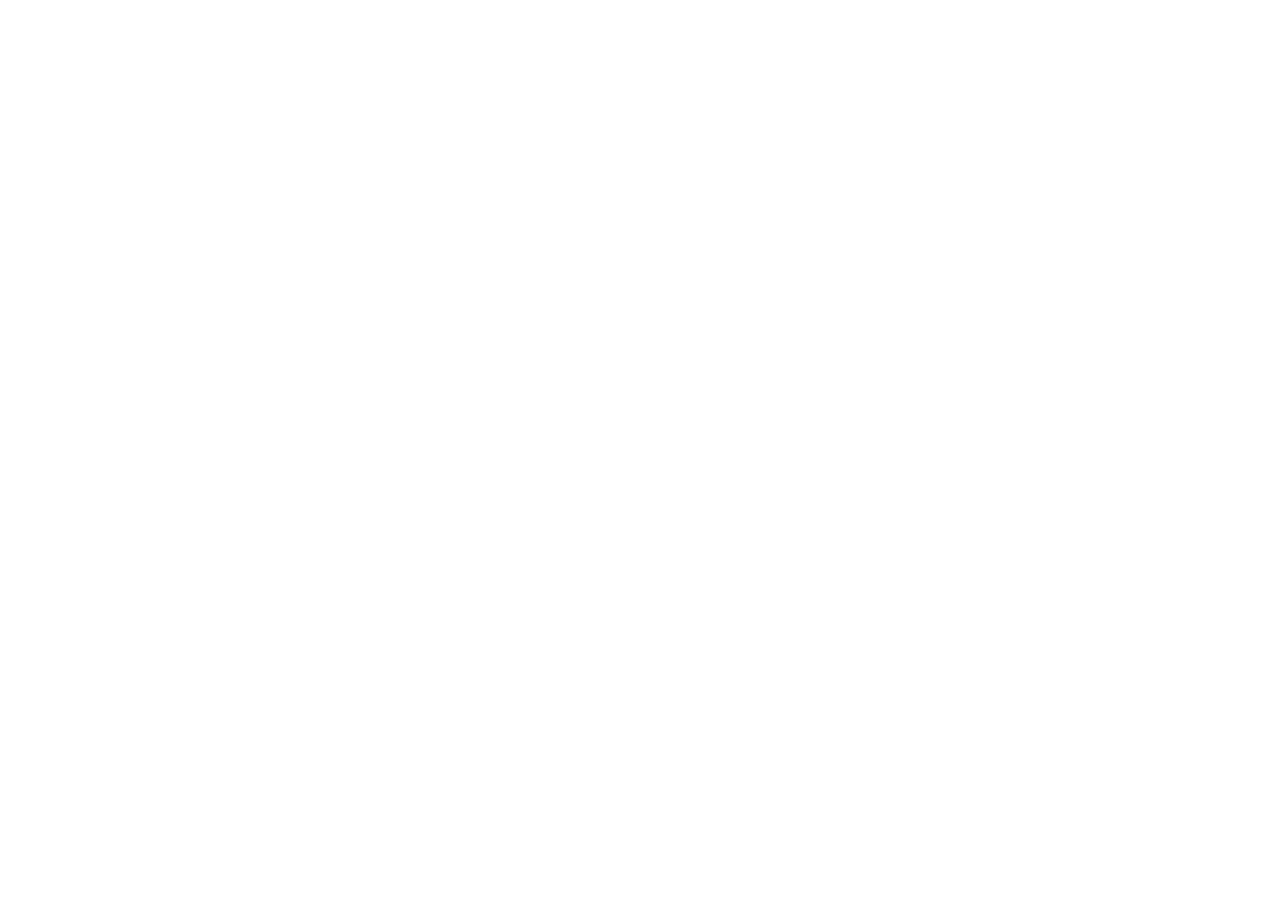
==== huidigestudent.html @ 9dd64843 "name change" ====
<!DOCTYPE html>
<html lang="en">
<head>
    <meta charset="UTF-8">
    <meta name="viewport" content="width=device-width, initial-scale=1.0">
    <title>Document</title>
</head>
<body>
    
</body>
</html>
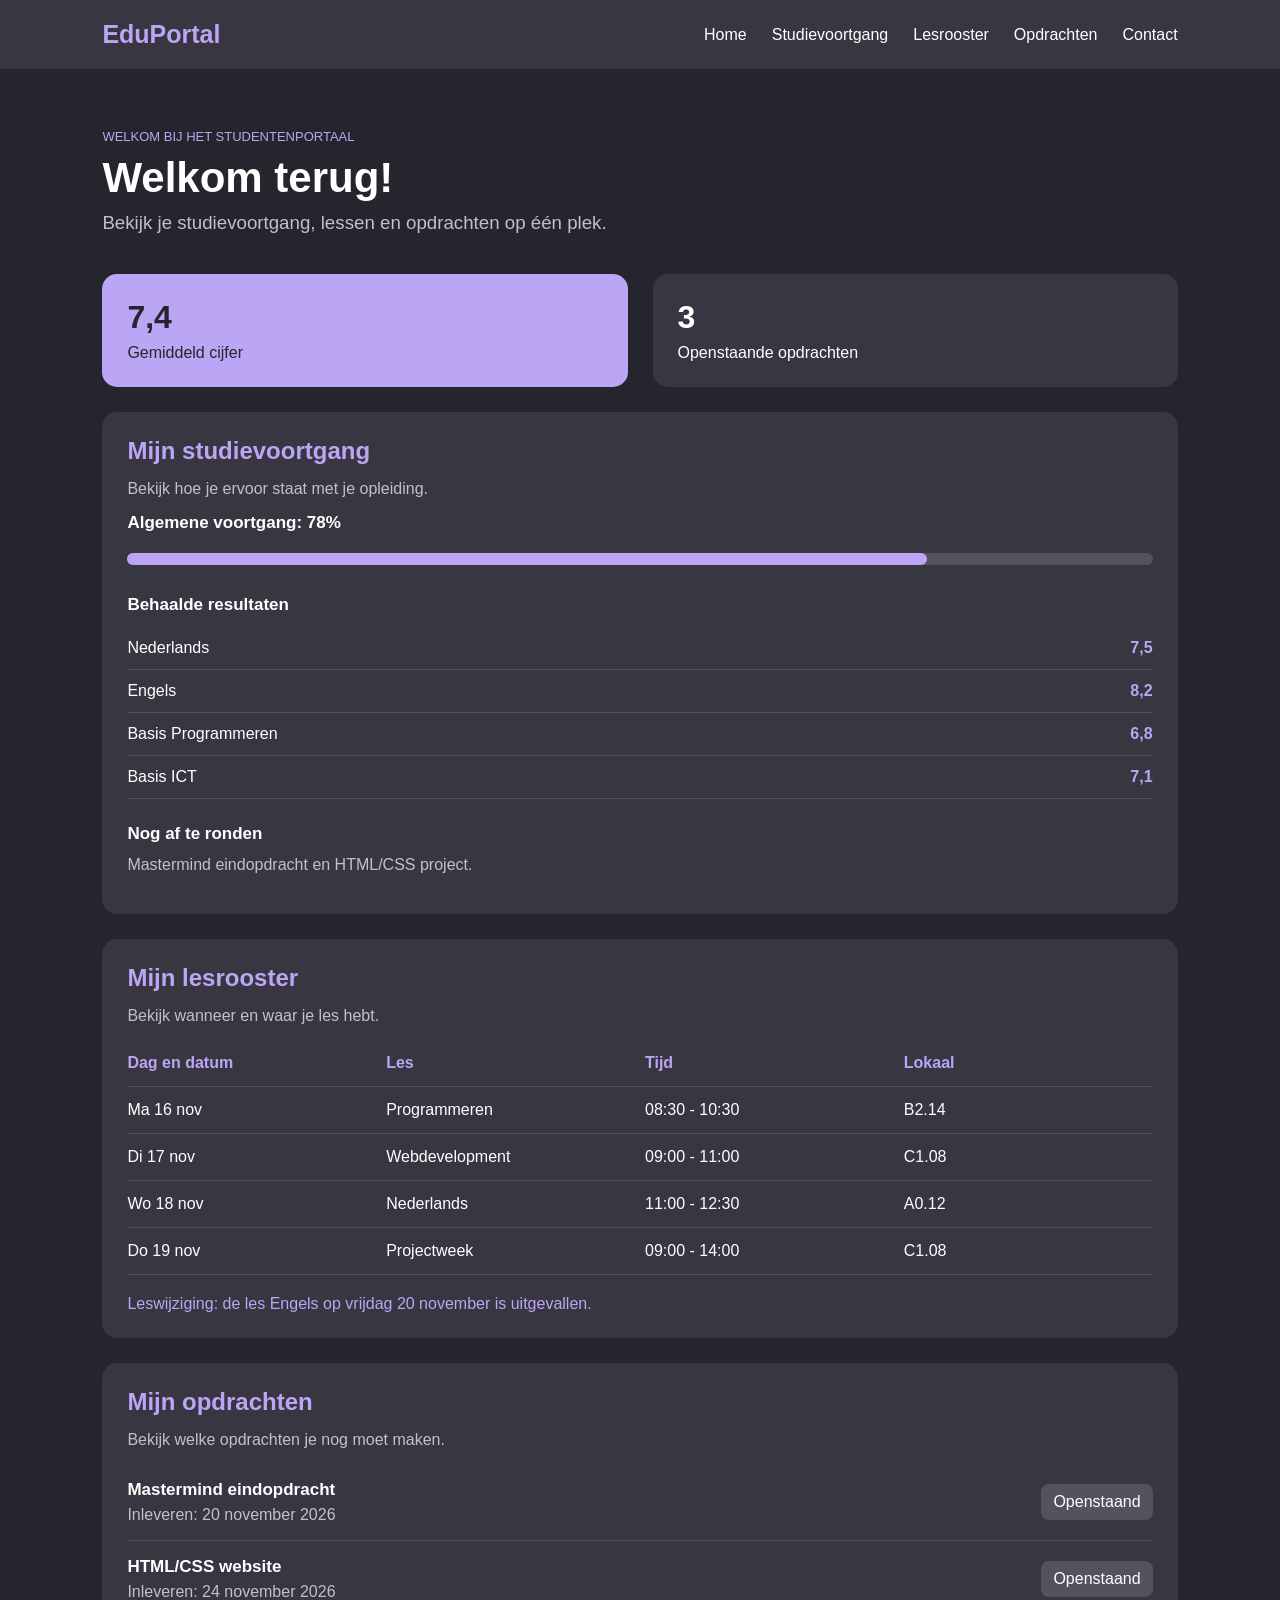
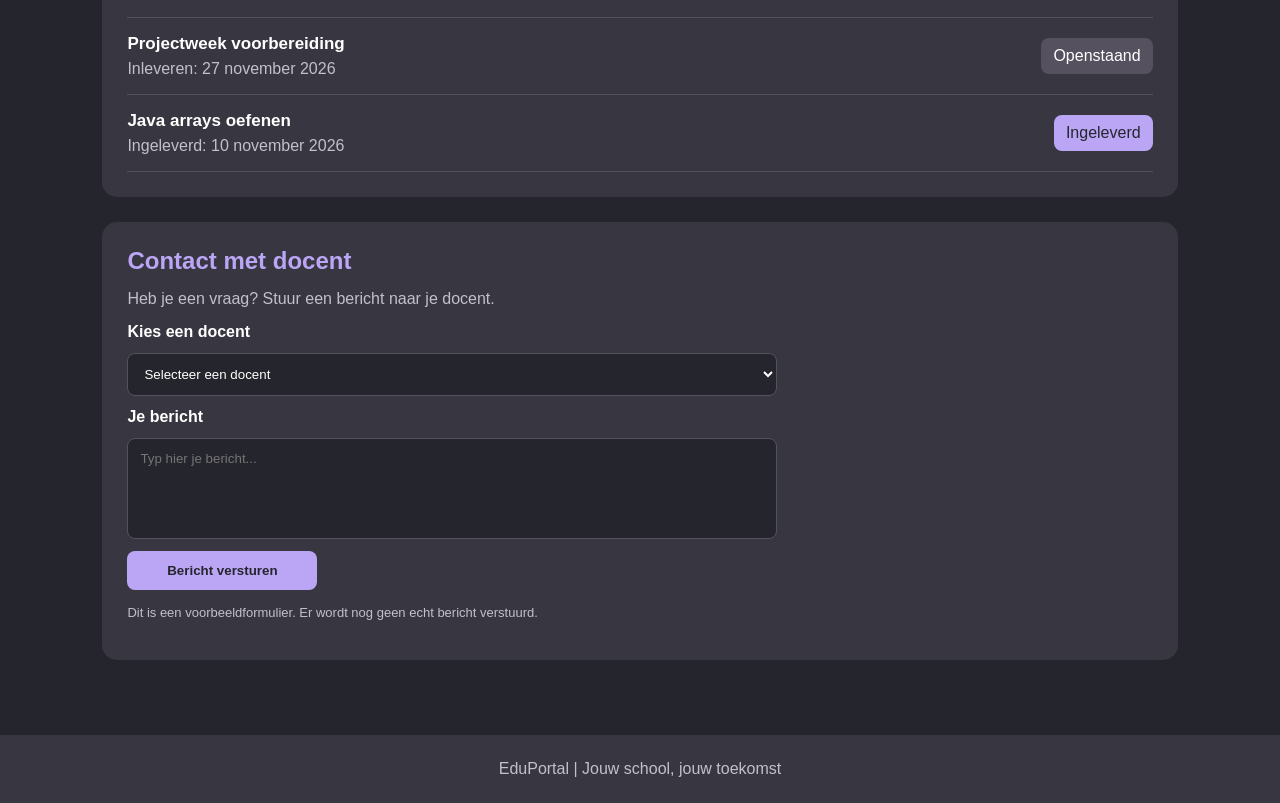
==== commit 17b5c642: "Website toevoegingen" ====
--- a/huidigestudent.html
+++ b/huidigestudent.html
@@ -1,11 +1,134 @@
 <!DOCTYPE html>
-<html lang="en">
+<html lang="nl">
+
 <head>
     <meta charset="UTF-8">
     <meta name="viewport" content="width=device-width, initial-scale=1.0">
-    <title>Document</title>
+    <title>EduPortal - Huidige student</title>
+    <link rel="stylesheet" href="huidigestudent.css">
 </head>
+
 <body>
-    
+    <!-- Navigatie bovenaan -->
+    <header>
+        <div class="logo">EduPortal</div>
+        <nav>
+            <a href="#home">Home</a>
+            <a href="#voortgang">Studievoortgang</a>
+            <a href="#rooster">Lesrooster</a>
+            <a href="#opdrachten">Opdrachten</a>
+            <a href="#contact">Contact</a>
+        </nav>
+    </header>
+
+    <main>
+        <!-- Welkom op het studentenportaal -->
+        <section class="welcome" id="home">
+            <p>WELKOM BIJ HET STUDENTENPORTAAL</p>
+            <h1>Welkom terug!</h1>
+            <h3>Bekijk je studievoortgang, lessen en opdrachten op één plek.</h3>
+        </section>
+
+        <!-- Twee korte overzichten -->
+        <section class="overview">
+            <div class="overview-card purple-card">
+                <h2>7,4</h2>
+                <p>Gemiddeld cijfer</p>
+            </div>
+            <div class="overview-card">
+                <h2>3</h2>
+                <p>Openstaande opdrachten</p>
+            </div>
+        </section>
+
+        <!-- Studievoortgang en resultaten -->
+        <section class="card" id="voortgang">
+            <h2>Mijn studievoortgang</h2>
+            <p>Bekijk hoe je ervoor staat met je opleiding.</p>
+            <h3>Algemene voortgang: 78%</h3>
+            <div class="progress-bar">
+                <div class="progress"></div>
+            </div>
+            <h3>Behaalde resultaten</h3>
+            <div class="grade"><span>Nederlands</span><strong>7,5</strong></div>
+            <div class="grade"><span>Engels</span><strong>8,2</strong></div>
+            <div class="grade"><span>Basis Programmeren</span><strong>6,8</strong></div>
+            <div class="grade"><span>Basis ICT</span><strong>7,1</strong></div>
+            <h3 class="subheading">Nog af te ronden</h3>
+            <p>Mastermind eindopdracht en HTML/CSS project.</p>
+        </section>
+
+        <!-- Lesrooster -->
+        <section class="card" id="rooster">
+            <h2>Mijn lesrooster</h2>
+            <p>Bekijk wanneer en waar je les hebt.</p>
+            <div class="schedule-heading"><span>Dag en datum</span><span>Les</span><span>Tijd</span><span>Lokaal</span>
+            </div>
+            <div class="schedule-row"><span>Ma 16 nov</span><span>Programmeren</span><span>08:30 -
+                    10:30</span><span>B2.14</span></div>
+            <div class="schedule-row"><span>Di 17 nov</span><span>Webdevelopment</span><span>09:00 -
+                    11:00</span><span>C1.08</span></div>
+            <div class="schedule-row"><span>Wo 18 nov</span><span>Nederlands</span><span>11:00 -
+                    12:30</span><span>A0.12</span></div>
+            <div class="schedule-row"><span>Do 19 nov</span><span>Projectweek</span><span>09:00 -
+                    14:00</span><span>C1.08</span></div>
+            <p class="notice">Leswijziging: de les Engels op vrijdag 20 november is uitgevallen.</p>
+        </section>
+
+        <!-- Opdrachten met inleverdatum -->
+        <section class="card" id="opdrachten">
+            <h2>Mijn opdrachten</h2>
+            <p>Bekijk welke opdrachten je nog moet maken.</p>
+            <div class="assignment">
+                <div>
+                    <h3>Mastermind eindopdracht</h3>
+                    <p>Inleveren: 20 november 2026</p>
+                </div><span class="status open">Openstaand</span>
+            </div>
+            <div class="assignment">
+                <div>
+                    <h3>HTML/CSS website</h3>
+                    <p>Inleveren: 24 november 2026</p>
+                </div><span class="status open">Openstaand</span>
+            </div>
+            <div class="assignment">
+                <div>
+                    <h3>Projectweek voorbereiding</h3>
+                    <p>Inleveren: 27 november 2026</p>
+                </div><span class="status open">Openstaand</span>
+            </div>
+            <div class="assignment">
+                <div>
+                    <h3>Java arrays oefenen</h3>
+                    <p>Ingeleverd: 10 november 2026</p>
+                </div><span class="status done">Ingeleverd</span>
+            </div>
+        </section>
+
+        <!-- Contactformulier als voorbeeld -->
+        <section class="card" id="contact">
+            <h2>Contact met docent</h2>
+            <p>Heb je een vraag? Stuur een bericht naar je docent.</p>
+            <form action="#contact" method="get">
+                <label for="docent">Kies een docent</label>
+                <select id="docent" name="docent" required>
+                    <option value="">Selecteer een docent</option>
+                    <option value="programmeren">Docent Programmeren</option>
+                    <option value="webdevelopment">Docent Webdevelopment</option>
+                    <option value="nederlands">Docent Nederlands</option>
+                </select>
+                <label for="bericht">Je bericht</label>
+                <textarea id="bericht" name="bericht" rows="5" placeholder="Typ hier je bericht..." required></textarea>
+                <button type="submit">Bericht versturen</button>
+            </form>
+            <p class="form-note">Dit is een voorbeeldformulier. Er wordt nog geen echt bericht verstuurd.</p>
+        </section>
+    </main>
+
+    <!-- Onderkant van de website -->
+    <footer>
+        <p>EduPortal | Jouw school, jouw toekomst</p>
+    </footer>
 </body>
+
 </html>
--- a/huidigestudent.css
+++ b/huidigestudent.css
@@ -0,0 +1,257 @@
+/* Basis van de pagina */
+* {
+    margin: 0;
+    padding: 0;
+    box-sizing: border-box;
+}
+
+html {
+    scroll-behavior: smooth;
+}
+
+body {
+    font-family: Arial, sans-serif;
+    background-color: #25252D;
+    color: white;
+}
+
+/* Menu bovenaan */
+header {
+    background-color: #383640;
+    padding: 20px 8%;
+    display: flex;
+    justify-content: space-between;
+    align-items: center;
+}
+
+.logo {
+    font-size: 25px;
+    font-weight: bold;
+    color: #BBA6F5;
+}
+
+nav {
+    display: flex;
+    gap: 25px;
+}
+
+nav a {
+    color: white;
+    text-decoration: none;
+}
+
+nav a:hover {
+    color: #BBA6F5;
+}
+
+main {
+    padding: 20px 8%;
+}
+
+/* Welkomsttekst */
+.welcome {
+    padding: 40px 0;
+}
+
+.welcome p {
+    color: #BBA6F5;
+    font-size: 13px;
+    margin-bottom: 10px;
+}
+
+.welcome h1 {
+    font-size: 42px;
+    margin-bottom: 10px;
+}
+
+.welcome h3 {
+    color: #C2C0CB;
+    font-weight: normal;
+}
+
+/* Kleine overzichtskaarten */
+.overview {
+    display: flex;
+    gap: 25px;
+    margin-bottom: 25px;
+}
+
+.overview-card {
+    background-color: #383640;
+    border-radius: 15px;
+    padding: 25px;
+    width: 50%;
+}
+
+.overview-card h2 {
+    font-size: 32px;
+    margin-bottom: 8px;
+}
+
+.purple-card {
+    background-color: #BBA6F5;
+    color: #25252D;
+}
+
+/* Grote kaarten */
+.card {
+    background-color: #383640;
+    border-radius: 15px;
+    padding: 25px;
+    margin-bottom: 25px;
+}
+
+.card h2 {
+    color: #BBA6F5;
+    margin-bottom: 15px;
+}
+
+.card h3 {
+    font-size: 17px;
+    margin-bottom: 12px;
+}
+
+.card p {
+    color: #C2C0CB;
+    margin-bottom: 15px;
+}
+
+.subheading {
+    margin-top: 25px;
+}
+
+/* Studievoortgang */
+.progress-bar {
+    background-color: #55515F;
+    height: 12px;
+    border-radius: 20px;
+    margin: 20px 0 30px;
+}
+
+.progress {
+    background-color: #BBA6F5;
+    width: 78%;
+    height: 100%;
+    border-radius: 20px;
+}
+
+.grade {
+    display: flex;
+    justify-content: space-between;
+    padding: 12px 0;
+    border-bottom: 1px solid #55515F;
+}
+
+.grade strong {
+    color: #BBA6F5;
+}
+
+/* Rooster met vier kolommen */
+.schedule-heading, .schedule-row {
+    display: flex;
+    padding: 14px 0;
+    border-bottom: 1px solid #55515F;
+    gap: 10px;
+}
+
+.schedule-heading {
+    color: #BBA6F5;
+    font-weight: bold;
+}
+
+.schedule-heading span, .schedule-row span {
+    width: 25%;
+}
+
+.card .notice {
+    margin-top: 20px;
+    margin-bottom: 0;
+    color: #BBA6F5;
+}
+
+/* Opdrachten */
+.assignment {
+    display: flex;
+    justify-content: space-between;
+    align-items: center;
+    padding: 16px 0;
+    border-bottom: 1px solid #55515F;
+    gap: 20px;
+}
+
+.assignment h3 {
+    margin-bottom: 6px;
+}
+
+.assignment p {
+    margin-bottom: 0;
+}
+
+.status {
+    border-radius: 8px;
+    padding: 9px 12px;
+    white-space: nowrap;
+}
+
+.open {
+    background-color: #55515F;
+}
+
+.done {
+    background-color: #BBA6F5;
+    color: #25252D;
+}
+
+/* Formulier voor docent */
+form {
+    display: flex;
+    flex-direction: column;
+    gap: 12px;
+    max-width: 650px;
+}
+
+form label {
+    font-weight: bold;
+}
+
+form select, form textarea {
+    font-family: Arial, sans-serif;
+    background-color: #25252D;
+    color: white;
+    border: 1px solid #55515F;
+    border-radius: 8px;
+    padding: 12px;
+}
+
+form textarea {
+    resize: none;
+}
+
+form button {
+    background-color: #BBA6F5;
+    color: #25252D;
+    padding: 12px 20px;
+    border: none;
+    border-radius: 8px;
+    font-weight: bold;
+    cursor: pointer;
+    width: 190px;
+}
+
+form button:hover {
+    background-color: #D4C5FA;
+}
+
+.card .form-note {
+    margin-top: 15px;
+    font-size: 13px;
+}
+
+/* Onderkant van de website */
+footer {
+    background-color: #383640;
+    text-align: center;
+    padding: 25px;
+    margin-top: 30px;
+    color: #C2C0CB;
+}
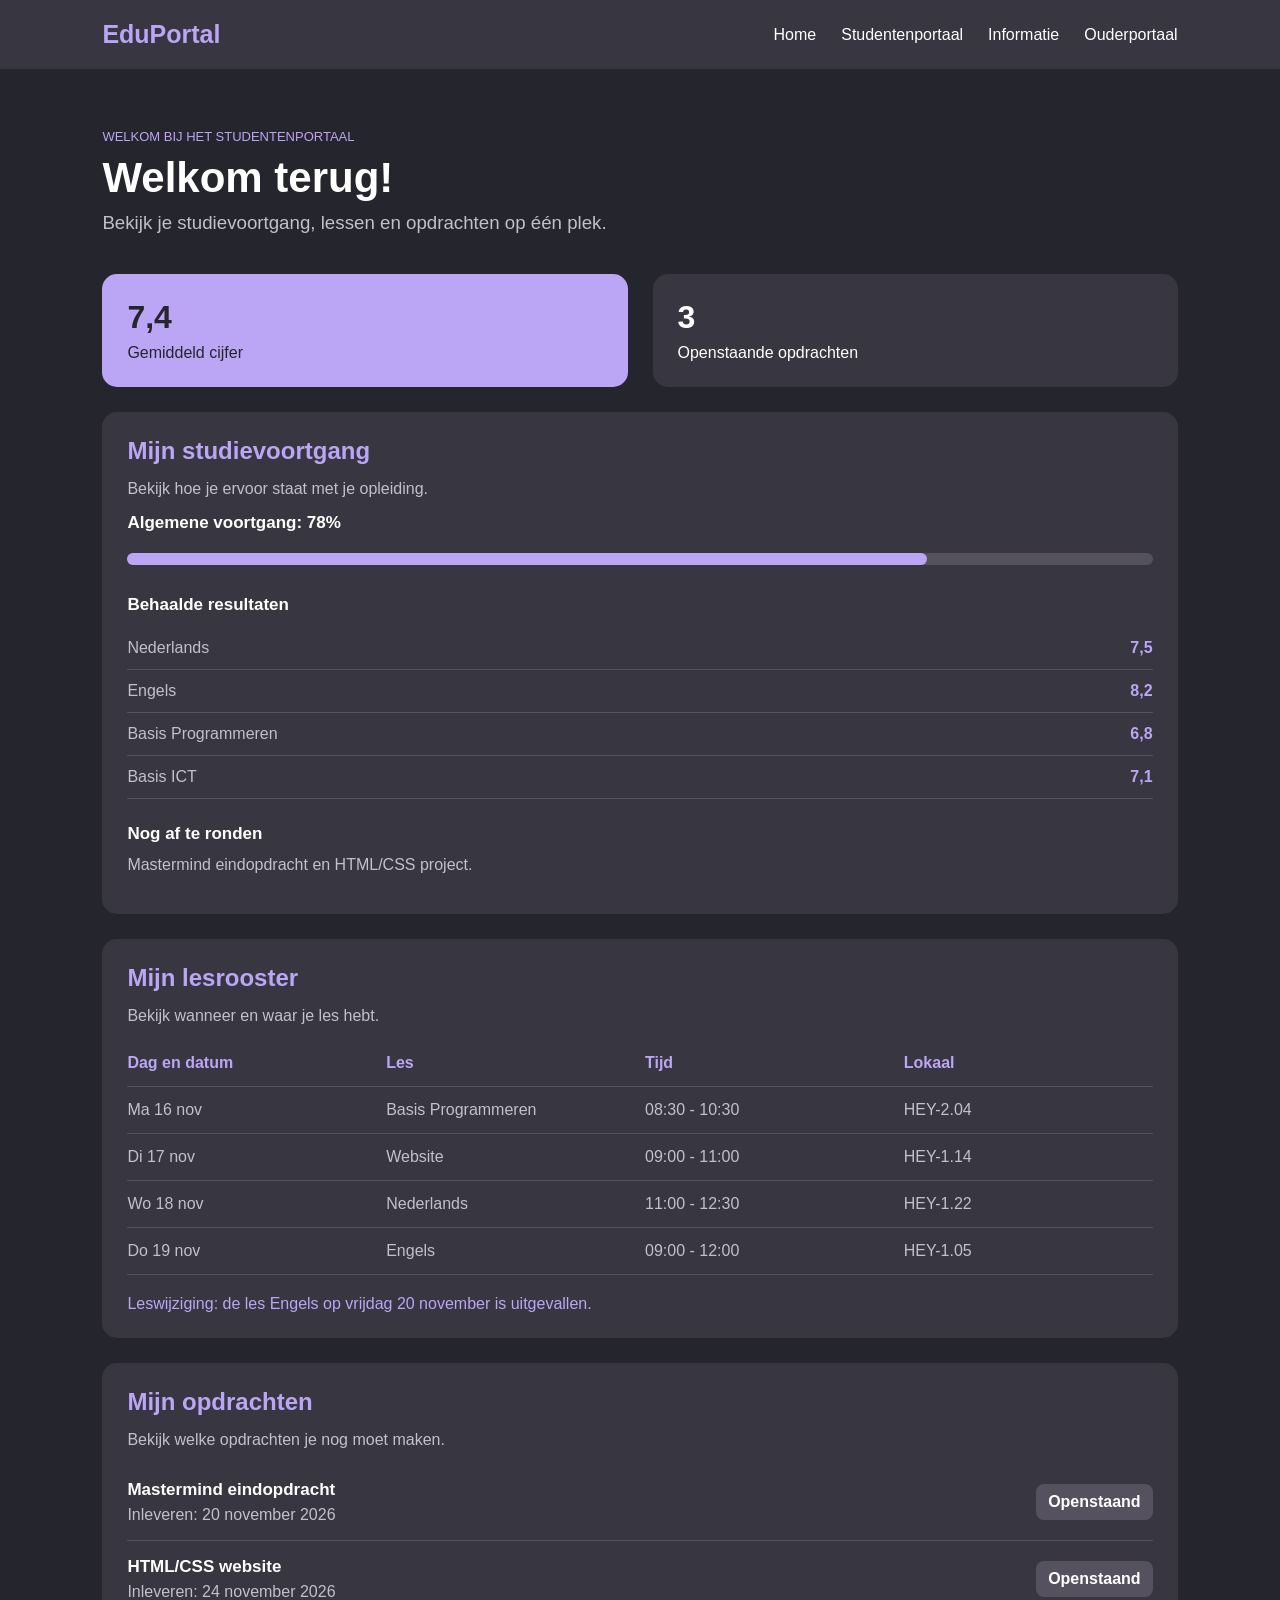
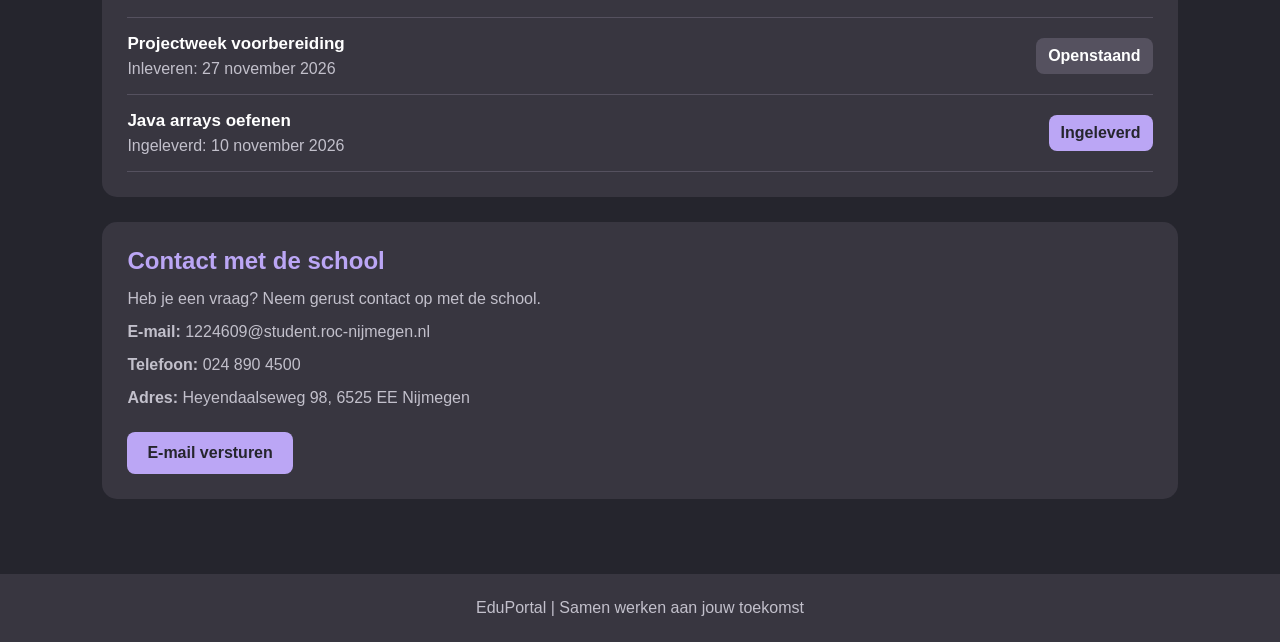
==== commit 8ec1c0c2: "website verder gemaakt" ====
--- a/huidigestudent.html
+++ b/huidigestudent.html
@@ -13,11 +13,10 @@
     <header>
         <div class="logo">EduPortal</div>
         <nav>
-            <a href="#home">Home</a>
-            <a href="#voortgang">Studievoortgang</a>
-            <a href="#rooster">Lesrooster</a>
-            <a href="#opdrachten">Opdrachten</a>
-            <a href="#contact">Contact</a>
+            <a href="index.html">Home</a>
+            <a href="huidigestudent.html">Studentenportaal</a>
+            <a href="toekomstigestudent.html">Informatie</a>
+            <a href="ouders.html">Ouderportaal</a>
         </nav>
     </header>
 
@@ -50,10 +49,18 @@
                 <div class="progress"></div>
             </div>
             <h3>Behaalde resultaten</h3>
-            <div class="grade"><span>Nederlands</span><strong>7,5</strong></div>
-            <div class="grade"><span>Engels</span><strong>8,2</strong></div>
-            <div class="grade"><span>Basis Programmeren</span><strong>6,8</strong></div>
-            <div class="grade"><span>Basis ICT</span><strong>7,1</strong></div>
+            <div class="grade">
+                <p>Nederlands</p><strong>7,5</strong>
+            </div>
+            <div class="grade">
+                <p>Engels</p><strong>8,2</strong>
+            </div>
+            <div class="grade">
+                <p>Basis Programmeren</p><strong>6,8</strong>
+            </div>
+            <div class="grade">
+                <p>Basis ICT</p><strong>7,1</strong>
+            </div>
             <h3 class="subheading">Nog af te ronden</h3>
             <p>Mastermind eindopdracht en HTML/CSS project.</p>
         </section>
@@ -62,16 +69,32 @@
         <section class="card" id="rooster">
             <h2>Mijn lesrooster</h2>
             <p>Bekijk wanneer en waar je les hebt.</p>
-            <div class="schedule-heading"><span>Dag en datum</span><span>Les</span><span>Tijd</span><span>Lokaal</span>
+            <div class="schedule-heading"><strong>Dag en
+                    datum</strong><strong>Les</strong><strong>Tijd</strong><strong>Lokaal</strong></div>
+            <div class="schedule-row">
+                <p>Ma 16 nov</p>
+                <p>Basis Programmeren</p>
+                <p>08:30 - 10:30</p>
+                <p>HEY-2.04</p>
             </div>
-            <div class="schedule-row"><span>Ma 16 nov</span><span>Programmeren</span><span>08:30 -
-                    10:30</span><span>B2.14</span></div>
-            <div class="schedule-row"><span>Di 17 nov</span><span>Webdevelopment</span><span>09:00 -
-                    11:00</span><span>C1.08</span></div>
-            <div class="schedule-row"><span>Wo 18 nov</span><span>Nederlands</span><span>11:00 -
-                    12:30</span><span>A0.12</span></div>
-            <div class="schedule-row"><span>Do 19 nov</span><span>Projectweek</span><span>09:00 -
-                    14:00</span><span>C1.08</span></div>
+            <div class="schedule-row">
+                <p>Di 17 nov</p>
+                <p>Website</p>
+                <p>09:00 - 11:00</p>
+                <p>HEY-1.14</p>
+            </div>
+            <div class="schedule-row">
+                <p>Wo 18 nov</p>
+                <p>Nederlands</p>
+                <p>11:00 - 12:30</p>
+                <p>HEY-1.22</p>
+            </div>
+            <div class="schedule-row">
+                <p>Do 19 nov</p>
+                <p>Engels</p>
+                <p>09:00 - 12:00</p>
+                <p>HEY-1.05</p>
+            </div>
             <p class="notice">Leswijziging: de les Engels op vrijdag 20 november is uitgevallen.</p>
         </section>
 
@@ -83,51 +106,44 @@
                 <div>
                     <h3>Mastermind eindopdracht</h3>
                     <p>Inleveren: 20 november 2026</p>
-                </div><span class="status open">Openstaand</span>
+                </div><strong class="status open">Openstaand</strong>
             </div>
             <div class="assignment">
                 <div>
                     <h3>HTML/CSS website</h3>
                     <p>Inleveren: 24 november 2026</p>
-                </div><span class="status open">Openstaand</span>
+                </div><strong class="status open">Openstaand</strong>
             </div>
             <div class="assignment">
                 <div>
                     <h3>Projectweek voorbereiding</h3>
                     <p>Inleveren: 27 november 2026</p>
-                </div><span class="status open">Openstaand</span>
+                </div><strong class="status open">Openstaand</strong>
             </div>
             <div class="assignment">
                 <div>
                     <h3>Java arrays oefenen</h3>
                     <p>Ingeleverd: 10 november 2026</p>
-                </div><span class="status done">Ingeleverd</span>
+                </div><strong class="status done">Ingeleverd</strong>
             </div>
         </section>
 
-        <!-- Contactformulier als voorbeeld -->
-        <section class="card" id="contact">
-            <h2>Contact met docent</h2>
-            <p>Heb je een vraag? Stuur een bericht naar je docent.</p>
-            <form action="#contact" method="get">
-                <label for="docent">Kies een docent</label>
-                <select id="docent" name="docent" required>
-                    <option value="">Selecteer een docent</option>
-                    <option value="programmeren">Docent Programmeren</option>
-                    <option value="webdevelopment">Docent Webdevelopment</option>
-                    <option value="nederlands">Docent Nederlands</option>
-                </select>
-                <label for="bericht">Je bericht</label>
-                <textarea id="bericht" name="bericht" rows="5" placeholder="Typ hier je bericht..." required></textarea>
-                <button type="submit">Bericht versturen</button>
-            </form>
-            <p class="form-note">Dit is een voorbeeldformulier. Er wordt nog geen echt bericht verstuurd.</p>
+        <!-- Contact met de school -->
+        <section class="card contact" id="contact">
+            <h2>Contact met de school</h2>
+            <p>Heb je een vraag? Neem gerust contact op met de school.</p>
+
+            <p><strong>E-mail:</strong> 1224609@student.roc-nijmegen.nl</p>
+            <p><strong>Telefoon:</strong> 024 890 4500</p>
+            <p><strong>Adres:</strong> Heyendaalseweg 98, 6525 EE Nijmegen</p>
+
+            <a href="mailto:1224609@student.roc-nijmegen.nl" class="button">E-mail versturen</a>
         </section>
     </main>
 
     <!-- Onderkant van de website -->
     <footer>
-        <p>EduPortal | Jouw school, jouw toekomst</p>
+        <p>EduPortal | Samen werken aan jouw toekomst</p>
     </footer>
 </body>
 
--- a/huidigestudent.css
+++ b/huidigestudent.css
@@ -5,10 +5,6 @@
     box-sizing: border-box;
 }
 
-html {
-    scroll-behavior: smooth;
-}
-
 body {
     font-family: Arial, sans-serif;
     background-color: #25252D;
@@ -38,10 +34,6 @@
 nav a {
     color: white;
     text-decoration: none;
-}
-
-nav a:hover {
-    color: #BBA6F5;
 }
 
 main {
@@ -147,7 +139,8 @@
 }
 
 /* Rooster met vier kolommen */
-.schedule-heading, .schedule-row {
+.schedule-heading,
+.schedule-row {
     display: flex;
     padding: 14px 0;
     border-bottom: 1px solid #55515F;
@@ -159,7 +152,8 @@
     font-weight: bold;
 }
 
-.schedule-heading span, .schedule-row span {
+.schedule-heading strong,
+.schedule-row p {
     width: 25%;
 }
 
@@ -190,7 +184,6 @@
 .status {
     border-radius: 8px;
     padding: 9px 12px;
-    white-space: nowrap;
 }
 
 .open {
@@ -202,52 +195,19 @@
     color: #25252D;
 }
 
-/* Formulier voor docent */
-form {
-    display: flex;
-    flex-direction: column;
-    gap: 12px;
-    max-width: 650px;
-}
-
-form label {
-    font-weight: bold;
-}
-
-form select, form textarea {
-    font-family: Arial, sans-serif;
-    background-color: #25252D;
-    color: white;
-    border: 1px solid #55515F;
-    border-radius: 8px;
-    padding: 12px;
-}
-
-form textarea {
-    resize: none;
-}
-
-form button {
+/* Contact */
+.button {
+    display: inline-block;
     background-color: #BBA6F5;
     color: #25252D;
+    text-decoration: none;
     padding: 12px 20px;
-    border: none;
     border-radius: 8px;
     font-weight: bold;
-    cursor: pointer;
-    width: 190px;
-}
-
-form button:hover {
-    background-color: #D4C5FA;
-}
-
-.card .form-note {
-    margin-top: 15px;
-    font-size: 13px;
-}
-
-/* Onderkant van de website */
+    margin-top: 10px;
+}
+
+/* Footer */
 footer {
     background-color: #383640;
     text-align: center;
@@ -255,3 +215,9 @@
     margin-top: 30px;
     color: #C2C0CB;
 }
+
+/* Geen extra ruimte bij de teksten in het rooster en de cijfers */
+.grade p,
+.schedule-row p {
+    margin-bottom: 0;
+}
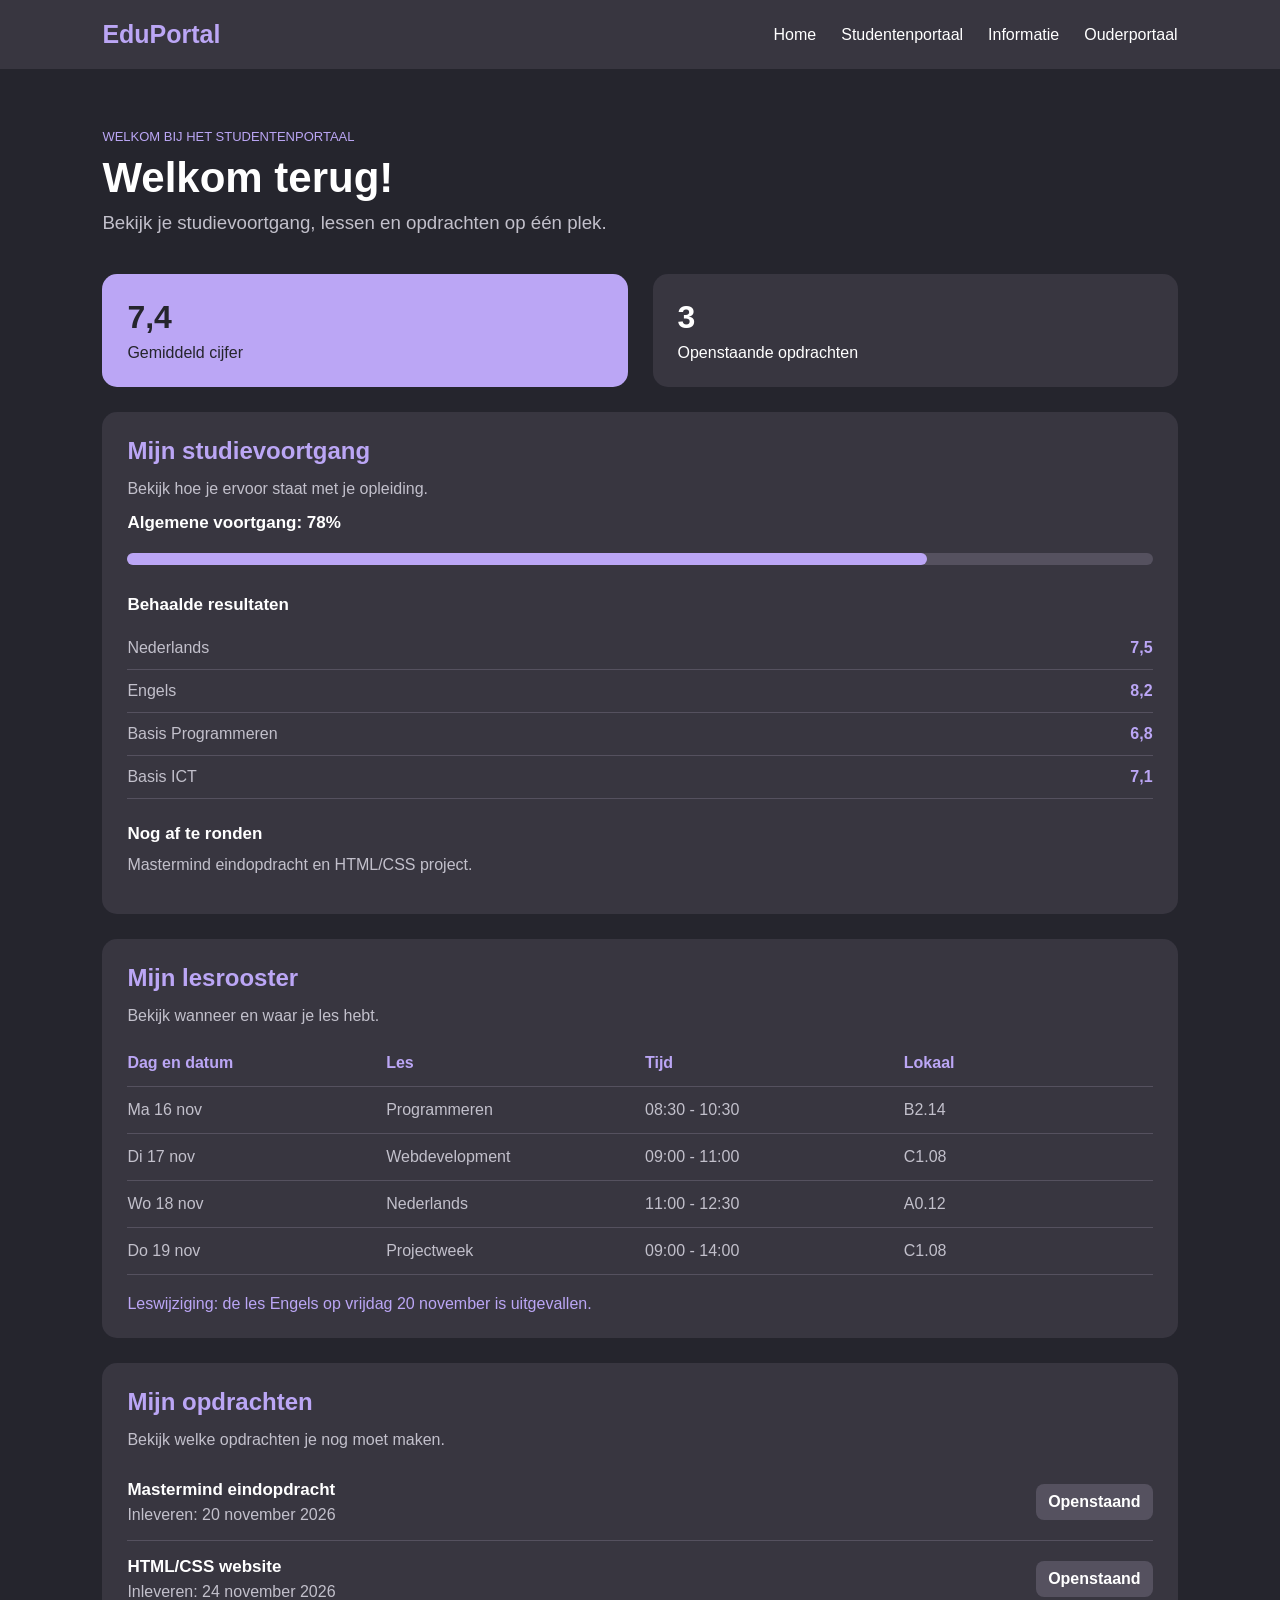
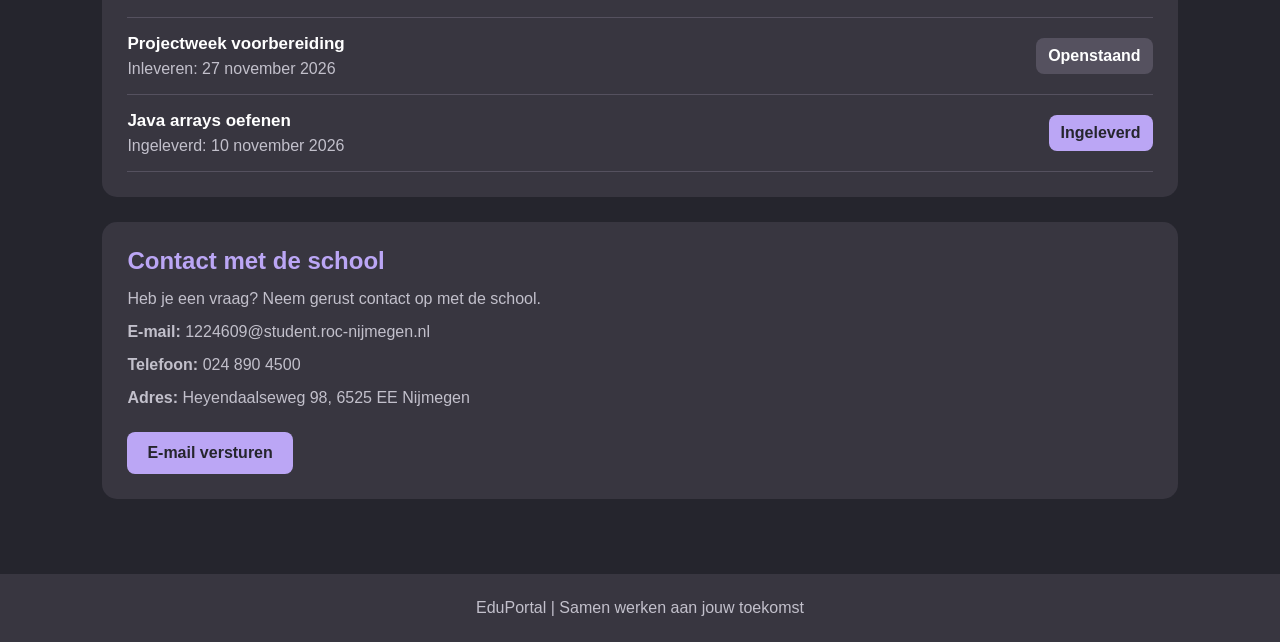
==== commit 99684acf: "website veranderingen" ====
--- a/huidigestudent.html
+++ b/huidigestudent.html
@@ -22,7 +22,7 @@
 
     <main>
         <!-- Welkom op het studentenportaal -->
-        <section class="welcome" id="home">
+        <section class="welcome">
             <p>WELKOM BIJ HET STUDENTENPORTAAL</p>
             <h1>Welkom terug!</h1>
             <h3>Bekijk je studievoortgang, lessen en opdrachten op één plek.</h3>
@@ -41,7 +41,7 @@
         </section>
 
         <!-- Studievoortgang en resultaten -->
-        <section class="card" id="voortgang">
+        <section class="card">
             <h2>Mijn studievoortgang</h2>
             <p>Bekijk hoe je ervoor staat met je opleiding.</p>
             <h3>Algemene voortgang: 78%</h3>
@@ -66,40 +66,40 @@
         </section>
 
         <!-- Lesrooster -->
-        <section class="card" id="rooster">
+        <section class="card">
             <h2>Mijn lesrooster</h2>
             <p>Bekijk wanneer en waar je les hebt.</p>
             <div class="schedule-heading"><strong>Dag en
                     datum</strong><strong>Les</strong><strong>Tijd</strong><strong>Lokaal</strong></div>
             <div class="schedule-row">
                 <p>Ma 16 nov</p>
-                <p>Basis Programmeren</p>
+                <p>Programmeren</p>
                 <p>08:30 - 10:30</p>
-                <p>HEY-2.04</p>
+                <p>B2.14</p>
             </div>
             <div class="schedule-row">
                 <p>Di 17 nov</p>
-                <p>Website</p>
+                <p>Webdevelopment</p>
                 <p>09:00 - 11:00</p>
-                <p>HEY-1.14</p>
+                <p>C1.08</p>
             </div>
             <div class="schedule-row">
                 <p>Wo 18 nov</p>
                 <p>Nederlands</p>
                 <p>11:00 - 12:30</p>
-                <p>HEY-1.22</p>
+                <p>A0.12</p>
             </div>
             <div class="schedule-row">
                 <p>Do 19 nov</p>
-                <p>Engels</p>
-                <p>09:00 - 12:00</p>
-                <p>HEY-1.05</p>
+                <p>Projectweek</p>
+                <p>09:00 - 14:00</p>
+                <p>C1.08</p>
             </div>
             <p class="notice">Leswijziging: de les Engels op vrijdag 20 november is uitgevallen.</p>
         </section>
 
         <!-- Opdrachten met inleverdatum -->
-        <section class="card" id="opdrachten">
+        <section class="card">
             <h2>Mijn opdrachten</h2>
             <p>Bekijk welke opdrachten je nog moet maken.</p>
             <div class="assignment">
@@ -129,7 +129,7 @@
         </section>
 
         <!-- Contact met de school -->
-        <section class="card contact" id="contact">
+        <section class="card contact">
             <h2>Contact met de school</h2>
             <p>Heb je een vraag? Neem gerust contact op met de school.</p>
 
--- a/huidigestudent.css
+++ b/huidigestudent.css
@@ -139,8 +139,7 @@
 }
 
 /* Rooster met vier kolommen */
-.schedule-heading,
-.schedule-row {
+.schedule-heading, .schedule-row {
     display: flex;
     padding: 14px 0;
     border-bottom: 1px solid #55515F;
@@ -149,11 +148,9 @@
 
 .schedule-heading {
     color: #BBA6F5;
-    font-weight: bold;
-}
-
-.schedule-heading strong,
-.schedule-row p {
+}
+
+.schedule-heading strong, .schedule-row p {
     width: 25%;
 }
 
@@ -217,7 +214,6 @@
 }
 
 /* Geen extra ruimte bij de teksten in het rooster en de cijfers */
-.grade p,
-.schedule-row p {
+.grade p, .schedule-row p {
     margin-bottom: 0;
-}+}
